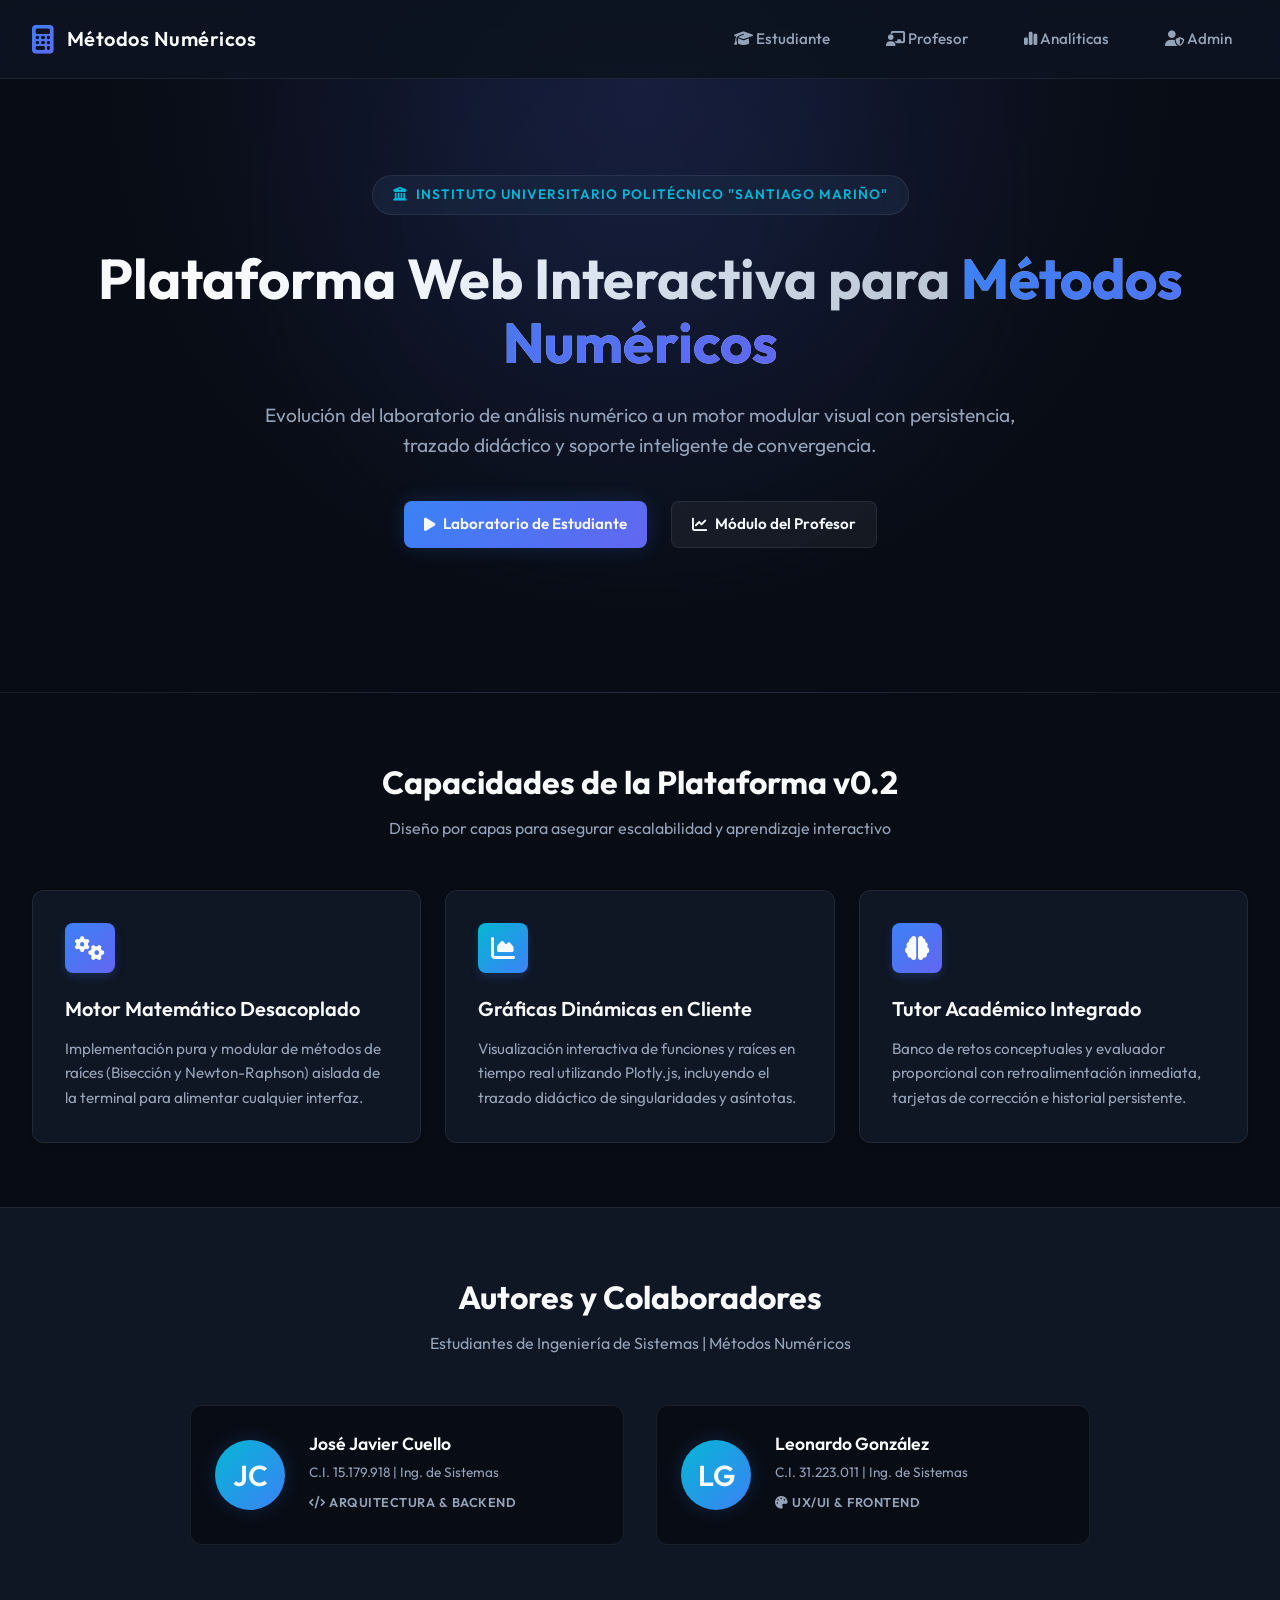
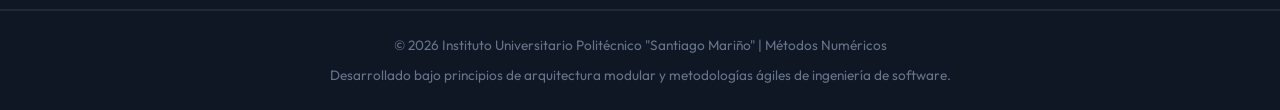
==== frontend/index.html @ a025684f "Corregir errores de navegacion, constantes didacticas, parser extendido, base de preguntas y carga d" ====
<!DOCTYPE html>
<html lang="es">
<head>
    <meta charset="UTF-8">
    <meta name="viewport" content="width=device-width, initial-scale=1.0">
    <title>Métodos Numéricos - Plataforma Educativa</title>
    <!-- CSS Maestro -->
    <link rel="stylesheet" href="assets/css/styles.css">
    <!-- Iconos (FontAwesome) -->
    <link rel="stylesheet" href="https://cdnjs.cloudflare.com/ajax/libs/font-awesome/6.4.0/css/all.min.css">
    <style>
        /* Estilos específicos para la Landing Page */
        .hero {
            padding: 6rem 2rem;
            text-align: center;
            background: radial-gradient(circle at top, rgba(99, 102, 241, 0.15) 0%, rgba(8, 12, 20, 0) 60%);
            border-bottom: 1px solid var(--border-color);
            position: relative;
        }

        .hero::before {
            content: '';
            position: absolute;
            top: 20%;
            left: 50%;
            transform: translate(-50%, -50%);
            width: 300px;
            height: 300px;
            background: var(--primary);
            filter: blur(140px);
            opacity: 0.15;
            pointer-events: none;
        }

        .university-badge {
            display: inline-flex;
            align-items: center;
            gap: 0.5rem;
            background-color: var(--bg-surface-header);
            border: 1px solid var(--border-color);
            padding: 0.5rem 1.25rem;
            border-radius: 50px;
            font-size: 0.85rem;
            font-weight: 600;
            color: var(--accent);
            text-transform: uppercase;
            letter-spacing: 1px;
            margin-bottom: 2rem;
        }

        .hero-title {
            font-size: 3.5rem;
            font-weight: 700;
            line-height: 1.15;
            margin-bottom: 1.5rem;
            background: linear-gradient(135deg, var(--text-primary) 30%, var(--text-secondary) 100%);
            -webkit-background-clip: text;
            background-clip: text;
            -webkit-text-fill-color: transparent;
        }

        .hero-title span {
            background: var(--primary-gradient);
            -webkit-background-clip: text;
            background-clip: text;
            -webkit-text-fill-color: transparent;
        }

        .hero-description {
            font-size: 1.2rem;
            color: var(--text-secondary);
            max-width: 750px;
            margin: 0 auto 2.5rem auto;
        }

        .cta-group {
            display: flex;
            justify-content: center;
            gap: 1.5rem;
            margin-bottom: 3rem;
        }

        .features-section {
            padding: 4rem 2rem;
        }

        .section-header {
            text-align: center;
            margin-bottom: 3rem;
        }

        .section-title {
            font-size: 2rem;
            font-weight: 700;
            margin-bottom: 0.5rem;
        }

        .section-subtitle {
            color: var(--text-secondary);
            font-size: 1rem;
        }

        .feature-icon-wrapper {
            width: 50px;
            height: 50px;
            border-radius: var(--radius-sm);
            background: var(--primary-gradient);
            display: flex;
            align-items: center;
            justify-content: center;
            font-size: 1.5rem;
            color: var(--text-primary);
            margin-bottom: 1.25rem;
            box-shadow: 0 4px 10px rgba(59, 130, 246, 0.2);
        }

        .feature-card {
            padding: 2rem;
        }

        .feature-card h3 {
            font-size: 1.25rem;
            margin-bottom: 0.75rem;
            font-weight: 600;
        }

        .feature-card p {
            color: var(--text-secondary);
            font-size: 0.95rem;
            line-height: 1.6;
        }

        .authors-section {
            background-color: var(--bg-surface);
            border-top: 1px solid var(--border-color);
            border-bottom: 1px solid var(--border-color);
            padding: 4rem 2rem;
        }

        .authors-grid {
            display: grid;
            grid-template-columns: repeat(2, 1fr);
            gap: 2rem;
            max-width: 900px;
            margin: 0 auto;
        }

        .author-card {
            background-color: var(--bg-main);
            border: 1px solid var(--border-color);
            border-radius: var(--radius-md);
            padding: 1.5rem;
            display: flex;
            align-items: center;
            gap: 1.5rem;
        }

        .author-avatar {
            width: 70px;
            height: 70px;
            border-radius: 50%;
            background: var(--accent-gradient);
            display: flex;
            align-items: center;
            justify-content: center;
            font-size: 1.8rem;
            color: var(--text-primary);
            font-weight: 600;
            box-shadow: var(--shadow-glow);
        }

        .author-info h4 {
            font-size: 1.1rem;
            font-weight: 600;
            margin-bottom: 0.25rem;
        }

        .author-info p {
            color: var(--text-secondary);
            font-size: 0.85rem;
            margin-bottom: 0.5rem;
        }

        .author-role {
            font-size: 0.8rem !important;
            font-weight: 600;
            text-transform: uppercase;
            color: var(--accent);
            letter-spacing: 0.5px;
        }

        @media (max-width: 768px) {
            .hero-title {
                font-size: 2.25rem;
            }
            .cta-group {
                flex-direction: column;
                align-items: stretch;
                max-width: 300px;
                margin: 0 auto 2rem auto;
            }
            .authors-grid {
                grid-template-columns: 1fr;
            }
        }
    </style>
</head>
<body>

    <!-- Cabecera Principal -->
    <header class="main-header">
        <a href="index.html" class="logo-container">
            <span class="logo-icon"><i class="fa-solid fa-calculator"></i></span>
            <span class="logo-text">Métodos Numéricos</span>
        </a>
        <nav class="main-nav">
            <a href="pages/estudiante.html" class="nav-link"><i class="fa-solid fa-graduation-cap"></i> Estudiante</a>
            <a href="pages/profesor.html" class="nav-link"><i class="fa-solid fa-chalkboard-user"></i> Profesor</a>
            <a href="pages/dashboard.html" class="nav-link"><i class="fa-solid fa-chart-simple"></i> Analíticas</a>
            <a href="pages/admin.html" class="nav-link"><i class="fa-solid fa-user-shield"></i> Admin</a>
        </nav>
    </header>

    <!-- Héroe Principal -->
    <section class="hero">
        <div class="university-badge">
            <i class="fa-solid fa-building-columns"></i> Instituto Universitario Politécnico "Santiago Mariño"
        </div>
        <h1 class="hero-title">Plataforma Web Interactiva para <span>Métodos Numéricos</span></h1>
        <p class="hero-description">
            Evolución del laboratorio de análisis numérico a un motor modular visual con persistencia, trazado didáctico y soporte inteligente de convergencia.
        </p>
        <div class="cta-group">
            <a href="pages/estudiante.html" class="btn btn-primary btn-lg">
                <i class="fa-solid fa-play"></i> Laboratorio de Estudiante
            </a>
            <a href="pages/profesor.html" class="btn btn-secondary btn-lg">
                <i class="fa-solid fa-chart-line"></i> Módulo del Profesor
            </a>
        </div>
    </section>

    <!-- Características del Sistema -->
    <section class="features-section main-content">
        <div class="section-header">
            <h2 class="section-title">Capacidades de la Plataforma v0.2</h2>
            <p class="section-subtitle">Diseño por capas para asegurar escalabilidad y aprendizaje interactivo</p>
        </div>

        <div class="grid-3">
            <!-- Card 1 -->
            <div class="card feature-card">
                <div class="feature-icon-wrapper">
                    <i class="fa-solid fa-gears"></i>
                </div>
                <h3>Motor Matemático Desacoplado</h3>
                <p>Implementación pura y modular de métodos de raíces (Bisección y Newton-Raphson) aislada de la terminal para alimentar cualquier interfaz.</p>
            </div>
            <!-- Card 2 -->
            <div class="card feature-card">
                <div class="feature-icon-wrapper" style="background: var(--accent-gradient);">
                    <i class="fa-solid fa-chart-area"></i>
                </div>
                <h3>Gráficas Dinámicas en Cliente</h3>
                <p>Visualización interactiva de funciones y raíces en tiempo real utilizando Plotly.js, incluyendo el trazado didáctico de singularidades y asíntotas.</p>
            </div>
            <!-- Card 3 -->
            <div class="card feature-card">
                <div class="feature-icon-wrapper">
                    <i class="fa-solid fa-brain"></i>
                </div>
                <h3>Tutor Académico Integrado</h3>
                <p>Banco de retos conceptuales y evaluador proporcional con retroalimentación inmediata, tarjetas de corrección e historial persistente.</p>
            </div>
        </div>
    </section>

    <!-- Autores del Proyecto -->
    <section class="authors-section">
        <div class="section-header">
            <h2 class="section-title">Autores y Colaboradores</h2>
            <p class="section-subtitle">Estudiantes de Ingeniería de Sistemas | Métodos Numéricos</p>
        </div>

        <div class="authors-grid">
            <!-- Autor 1 -->
            <div class="author-card">
                <div class="author-avatar">JC</div>
                <div class="author-info">
                    <h4>José Javier Cuello</h4>
                    <p>C.I. 15.179.918 | Ing. de Sistemas</p>
                    <p class="author-role"><i class="fa-solid fa-code"></i> Arquitectura & Backend</p>
                </div>
            </div>
            <!-- Autor 2 -->
            <div class="author-card">
                <div class="author-avatar" style="background: var(--accent-gradient);">LG</div>
                <div class="author-info">
                    <h4>Leonardo González</h4>
                    <p>C.I. 31.223.011 | Ing. de Sistemas</p>
                    <p class="author-role"><i class="fa-solid fa-palette"></i> UX/UI & Frontend</p>
                </div>
            </div>
        </div>
    </section>

    <!-- Pie de Página -->
    <footer class="main-footer">
        <p>© 2026 Instituto Universitario Politécnico "Santiago Mariño" | Métodos Numéricos</p>
        <p style="margin-top: 0.5rem;">Desarrollado bajo principios de arquitectura modular y metodologías ágiles de ingeniería de software.</p>
    </footer>

</body>
</html>
---- frontend/assets/css/styles.css ----
/* ==========================================================================
   SISTEMA DE DISEÑO VISUAL - PLATAFORMA MÉTODOS NUMÉRICOS (v0.2)
   Responsable: Leonardo González
   Aesthetics: Premium Dark Mode, Glassmorphism, Vibrancy & Micro-animations
   ========================================================================== */

/* Importación de Google Fonts */
@import url('https://fonts.googleapis.com/css2?family=Outfit:wght@300;400;500;600;700&family=Fira+Code:wght@400;500&display=swap');

/* Variables de Color y Diseño */
:root {
    /* Paleta de Colores (Premium Dark Mode) */
    --bg-main: #080c14;
    --bg-surface: #0f1624;
    --bg-surface-header: #151e33;
    --bg-surface-glass: rgba(15, 22, 36, 0.7);
    --border-color: rgba(255, 255, 255, 0.08);
    --border-hover: rgba(59, 130, 246, 0.4);
    
    /* Colores Primarios y Gradientes */
    --primary: #3b82f6;
    --primary-gradient: linear-gradient(135deg, #3b82f6 0%, #6366f1 100%);
    --accent: #06b6d4;
    --accent-gradient: linear-gradient(135deg, #06b6d4 0%, #3b82f6 100%);
    
    /* Colores Semánticos */
    --success: #10b981;
    --success-bg: rgba(16, 185, 129, 0.1);
    --warning: #f59e0b;
    --warning-bg: rgba(245, 158, 11, 0.1);
    --danger: #ef4444;
    --danger-bg: rgba(239, 68, 68, 0.1);
    
    /* Colores de Texto */
    --text-primary: #f8fafc;
    --text-secondary: #94a3b8;
    --text-muted: #64748b;
    
    /* Configuración de Caja y Bordes */
    --radius-sm: 8px;
    --radius-md: 12px;
    --radius-lg: 20px;
    --shadow-sm: 0 4px 6px -1px rgba(0, 0, 0, 0.1);
    --shadow-md: 0 10px 15px -3px rgba(0, 0, 0, 0.3);
    --shadow-lg: 0 20px 25px -5px rgba(0, 0, 0, 0.5);
    --shadow-glow: 0 0 20px rgba(59, 130, 246, 0.2);
    --transition: all 0.3s cubic-bezier(0.4, 0, 0.2, 1);
}

/* Reset y Estilos Generales */
* {
    margin: 0;
    padding: 0;
    box-sizing: border-box;
}

body {
    background-color: var(--bg-main);
    color: var(--text-primary);
    font-family: 'Outfit', sans-serif;
    line-height: 1.6;
    min-height: 100vh;
    display: flex;
    flex-direction: column;
    overflow-x: hidden;
}

/* Scrollbar Personalizado */
::-webkit-scrollbar {
    width: 8px;
    height: 8px;
}
::-webkit-scrollbar-track {
    background: var(--bg-main);
}
::-webkit-scrollbar-thumb {
    background: var(--bg-surface-header);
    border-radius: var(--radius-sm);
    border: 2px solid var(--bg-main);
}
::-webkit-scrollbar-thumb:hover {
    background: var(--primary);
}

/* Navegación Global (Header) */
.main-header {
    background-color: var(--bg-surface-glass);
    backdrop-filter: blur(12px);
    -webkit-backdrop-filter: blur(12px);
    border-bottom: 1px solid var(--border-color);
    position: sticky;
    top: 0;
    z-index: 100;
    padding: 1rem 2rem;
    display: flex;
    justify-content: space-between;
    align-items: center;
}

.logo-container {
    display: flex;
    align-items: center;
    gap: 0.8rem;
    text-decoration: none;
}

.logo-icon {
    font-size: 1.8rem;
    background: var(--primary-gradient);
    -webkit-background-clip: text;
    background-clip: text;
    -webkit-text-fill-color: transparent;
    font-weight: 700;
}

.logo-text {
    font-size: 1.25rem;
    font-weight: 600;
    color: var(--text-primary);
    letter-spacing: 0.5px;
}

.main-nav {
    display: flex;
    gap: 1.5rem;
    align-items: center;
}

.nav-link {
    color: var(--text-secondary);
    text-decoration: none;
    font-weight: 500;
    font-size: 0.95rem;
    padding: 0.5rem 1rem;
    border-radius: var(--radius-sm);
    transition: var(--transition);
}

.nav-link:hover, .nav-link.active {
    color: var(--text-primary);
    background-color: rgba(255, 255, 255, 0.05);
}

/* Contenedor Principal */
.main-content {
    flex: 1;
    padding: 2rem;
    max-width: 1400px;
    margin: 0 auto;
    width: 100%;
}

/* Componentes de Tarjeta (Cards) */
.card {
    background-color: var(--bg-surface);
    border: 1px solid var(--border-color);
    border-radius: var(--radius-md);
    padding: 1.5rem;
    box-shadow: var(--shadow-sm);
    transition: var(--transition);
}

.card:hover {
    border-color: var(--border-hover);
    box-shadow: var(--shadow-md);
}

/* Botones Premium */
.btn {
    display: inline-flex;
    align-items: center;
    justify-content: center;
    gap: 0.5rem;
    font-family: inherit;
    font-weight: 600;
    font-size: 0.95rem;
    padding: 0.65rem 1.25rem;
    border-radius: var(--radius-sm);
    border: none;
    cursor: pointer;
    transition: var(--transition);
    text-decoration: none;
}

.btn-primary {
    background: var(--primary-gradient);
    color: var(--text-primary);
    box-shadow: var(--shadow-glow);
}

.btn-primary:hover {
    transform: translateY(-2px);
    box-shadow: 0 0 25px rgba(59, 130, 246, 0.4);
}

.btn-secondary {
    background-color: rgba(255, 255, 255, 0.05);
    color: var(--text-primary);
    border: 1px solid var(--border-color);
}

.btn-secondary:hover {
    background-color: rgba(255, 255, 255, 0.08);
    border-color: var(--text-secondary);
}

/* Inputs y Formularios */
.form-group {
    margin-bottom: 1.25rem;
    display: flex;
    flex-direction: column;
    gap: 0.5rem;
}

.form-label {
    font-size: 0.9rem;
    font-weight: 500;
    color: var(--text-secondary);
}

.form-control {
    background-color: rgba(0, 0, 0, 0.2);
    border: 1px solid var(--border-color);
    border-radius: var(--radius-sm);
    color: var(--text-primary);
    padding: 0.75rem 1rem;
    font-family: inherit;
    font-size: 0.95rem;
    transition: var(--transition);
}

.form-control:focus {
    outline: none;
    border-color: var(--primary);
    box-shadow: 0 0 10px rgba(59, 130, 246, 0.15);
}

/* Píldoras de Estado (Badges) */
.badge {
    display: inline-flex;
    align-items: center;
    padding: 0.25rem 0.6rem;
    font-size: 0.8rem;
    font-weight: 600;
    border-radius: 50px;
    gap: 0.3rem;
}

.badge-success {
    background-color: var(--success-bg);
    color: var(--success);
}

.badge-warning {
    background-color: var(--warning-bg);
    color: var(--warning);
}

.badge-danger {
    background-color: var(--danger-bg);
    color: var(--danger);
}

/* Grid Layouts Utilitarios */
.grid-2 {
    display: grid;
    grid-template-columns: repeat(2, 1fr);
    gap: 1.5rem;
}

.grid-3 {
    display: grid;
    grid-template-columns: repeat(3, 1fr);
    gap: 1.5rem;
}

@media (max-width: 900px) {
    .grid-2, .grid-3 {
        grid-template-columns: 1fr;
    }
}

/* Tablas Minimalistas */
.table-responsive {
    overflow-x: auto;
    width: 100%;
}

.table {
    width: 100%;
    border-collapse: collapse;
    margin-top: 1rem;
    font-size: 0.9rem;
}

.table th {
    background-color: var(--bg-surface-header);
    color: var(--text-secondary);
    font-weight: 600;
    text-align: left;
    padding: 0.75rem 1rem;
    border-bottom: 2px solid var(--border-color);
}

.table td {
    padding: 0.75rem 1rem;
    border-bottom: 1px solid var(--border-color);
    color: var(--text-primary);
}

.table tbody tr:nth-child(even) {
    background-color: rgba(255, 255, 255, 0.01);
}

.table tbody tr:hover {
    background-color: rgba(255, 255, 255, 0.02);
}

/* Footer */
.main-footer {
    background-color: var(--bg-surface);
    border-top: 1px solid var(--border-color);
    padding: 1.5rem 2rem;
    text-align: center;
    font-size: 0.85rem;
    color: var(--text-muted);
}

.main-footer a {
    color: var(--text-secondary);
    text-decoration: none;
}
.main-footer a:hover {
    color: var(--primary);
}

/* --- ESTILOS ADICIONALES PARA EL SISTEMA DE PESTAÑAS (TABS) --- */
.tabs-container {
    scrollbar-width: none; /* Firefox */
}
.tabs-container::-webkit-scrollbar {
    display: none; /* Safari and Chrome */
}

.tab-btn {
    border: 1px solid var(--border-color) !important;
    background-color: var(--bg-surface-header) !important;
    color: var(--text-secondary) !important;
    font-size: 0.9rem !important;
    padding: 0.6rem 1.2rem !important;
    display: inline-flex;
    align-items: center;
    gap: 0.5rem;
    cursor: pointer;
    transition: var(--transition) !important;
}

.tab-btn:hover {
    color: var(--text-primary) !important;
    background-color: rgba(255, 255, 255, 0.05) !important;
    border-color: var(--border-hover) !important;
}

.tab-btn.active {
    background: var(--primary-gradient) !important;
    color: var(--text-primary) !important;
    border-color: transparent !important;
    box-shadow: var(--shadow-glow) !important;
}

/* Ocultar contenido inactivo de las pestañas */
.tab-content {
    display: none;
    animation: tabFadeIn 0.4s ease;
}

.tab-content.active {
    display: block;
}

@keyframes tabFadeIn {
    from { opacity: 0; transform: translateY(8px); }
    to { opacity: 1; transform: translateY(0); }
}

/* Estilos de parámetros para 3D shapes */
.shape-params {
    border-top: 1px dashed var(--border-color);
    padding-top: 1rem;
    margin-top: 0.5rem;
    margin-bottom: 0.5rem;
    animation: tabFadeIn 0.3s ease;
}

/* Selectores de modalidad del Tutor */
.mode-select-group {
    display: inline-flex;
    background: rgba(255, 255, 255, 0.03);
    padding: 2px;
    border-radius: 20px;
    border: 1px solid var(--border-color);
    margin-left: 0.5rem;
}

.mode-btn {
    background: transparent;
    border: none;
    color: var(--text-secondary);
    padding: 2px 8px;
    border-radius: 15px;
    font-size: 0.7rem;
    cursor: pointer;
    transition: all 0.3s ease;
}

.mode-btn:hover {
    color: var(--text-primary);
}

.mode-btn.active {
    background: var(--primary-gradient) !important;
    color: var(--text-primary) !important;
    box-shadow: var(--shadow-glow);
}
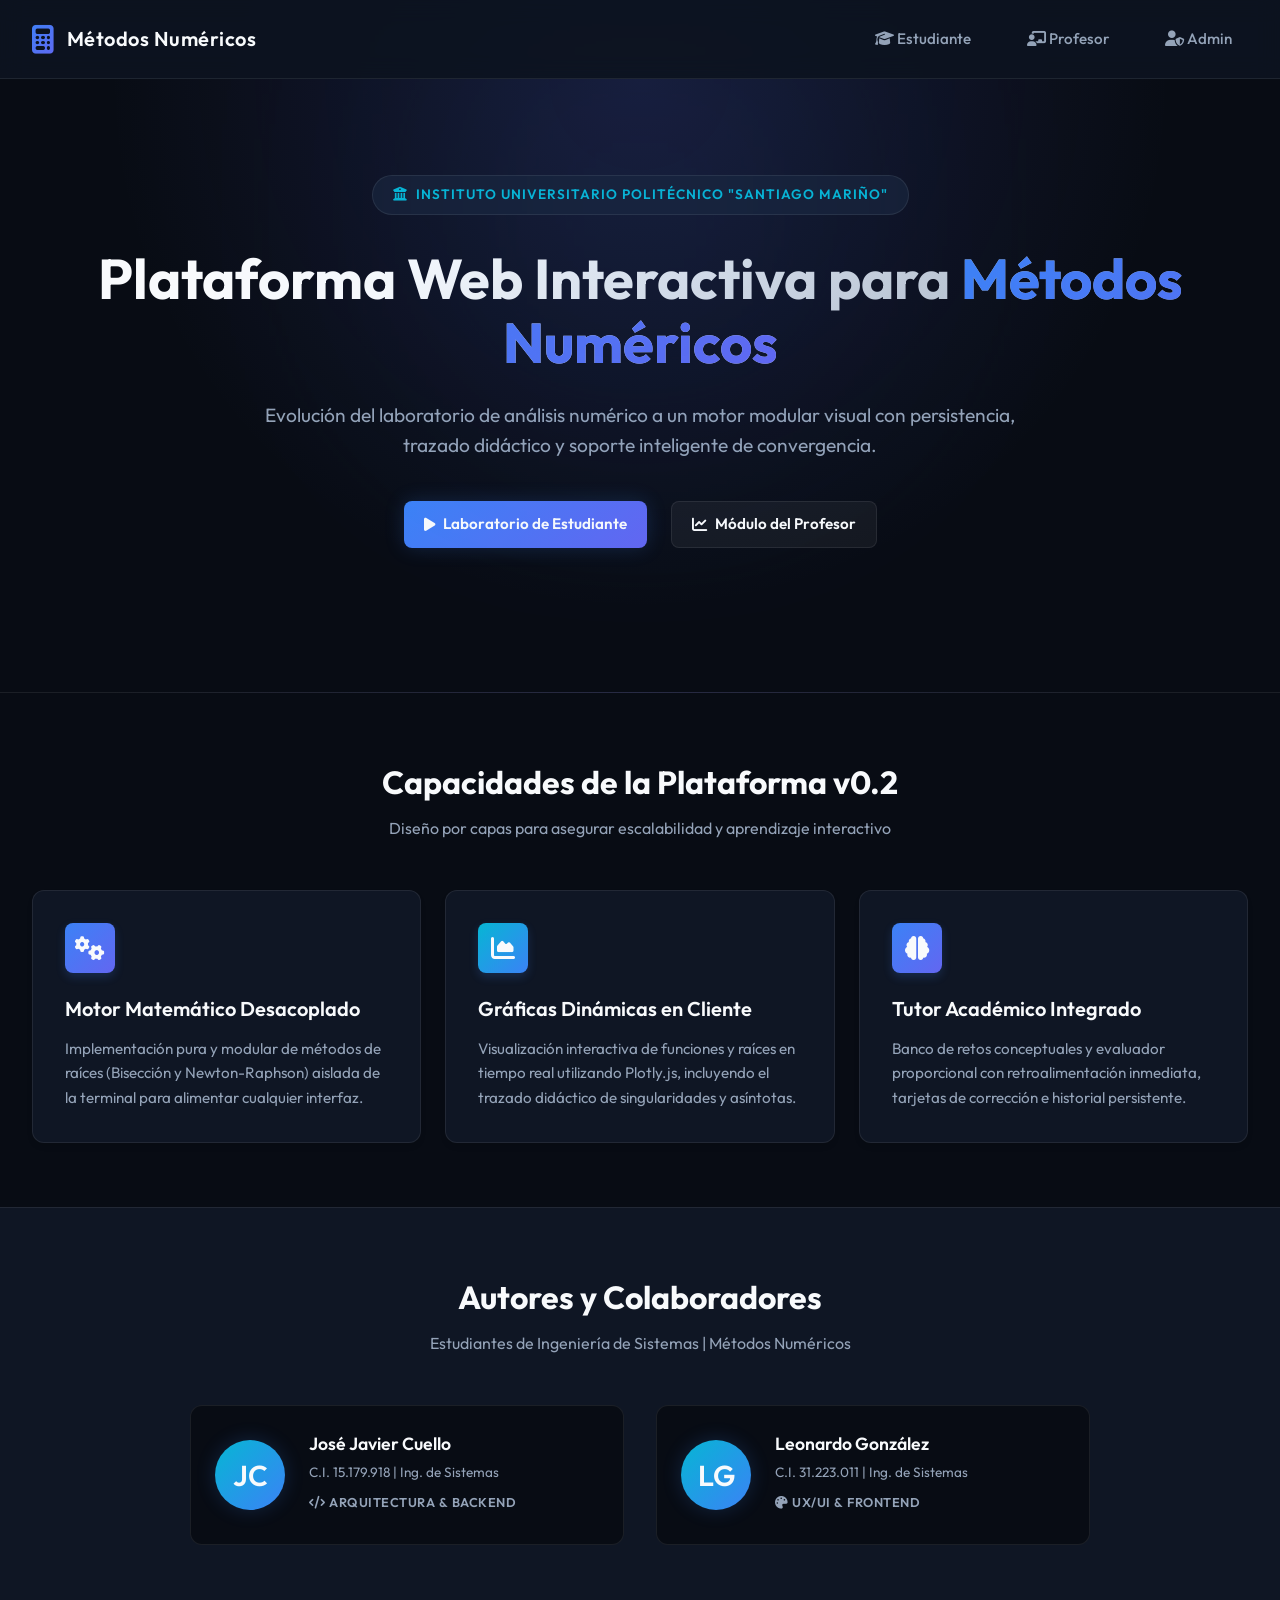
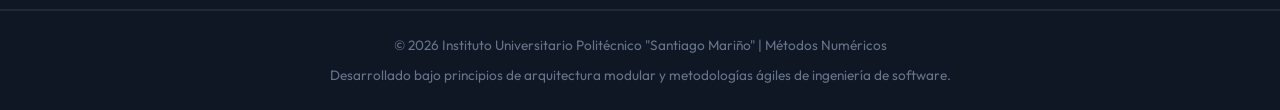
==== commit e9ccf286: "Remover enlace de Analiticas de los headers de navegacion" ====
--- a/frontend/index.html
+++ b/frontend/index.html
@@ -216,7 +216,6 @@
         <nav class="main-nav">
             <a href="pages/estudiante.html" class="nav-link"><i class="fa-solid fa-graduation-cap"></i> Estudiante</a>
             <a href="pages/profesor.html" class="nav-link"><i class="fa-solid fa-chalkboard-user"></i> Profesor</a>
-            <a href="pages/dashboard.html" class="nav-link"><i class="fa-solid fa-chart-simple"></i> Analíticas</a>
             <a href="pages/admin.html" class="nav-link"><i class="fa-solid fa-user-shield"></i> Admin</a>
         </nav>
     </header>
--- a/frontend/assets/css/styles.css
+++ b/frontend/assets/css/styles.css
@@ -423,3 +423,59 @@
     box-shadow: var(--shadow-glow);
 }
 
+/* --- ESTILOS COMPARTIDOS DEL DASHBOARD GENERAL --- */
+.stats-grid {
+    display: grid;
+    grid-template-columns: repeat(4, 1fr);
+    gap: 1.5rem;
+    margin-bottom: 2rem;
+}
+
+.stat-card {
+    background-color: var(--bg-surface);
+    border: 1px solid var(--border-color);
+    border-radius: var(--radius-md);
+    padding: 1.5rem;
+    display: flex;
+    align-items: center;
+    gap: 1.25rem;
+}
+
+.stat-icon {
+    width: 50px;
+    height: 50px;
+    border-radius: var(--radius-sm);
+    background-color: var(--bg-surface-header);
+    display: flex;
+    align-items: center;
+    justify-content: center;
+    font-size: 1.5rem;
+    color: var(--primary);
+}
+
+.stat-info h4 {
+    font-size: 0.85rem;
+    color: var(--text-secondary);
+    text-transform: uppercase;
+    letter-spacing: 0.5px;
+}
+
+.stat-info p {
+    font-size: 1.8rem;
+    font-weight: 700;
+    color: var(--text-primary);
+    line-height: 1.1;
+}
+
+@media (max-width: 900px) {
+    .stats-grid {
+        grid-template-columns: repeat(2, 1fr);
+    }
+}
+
+@media (max-width: 600px) {
+    .stats-grid {
+        grid-template-columns: 1fr;
+    }
+}
+
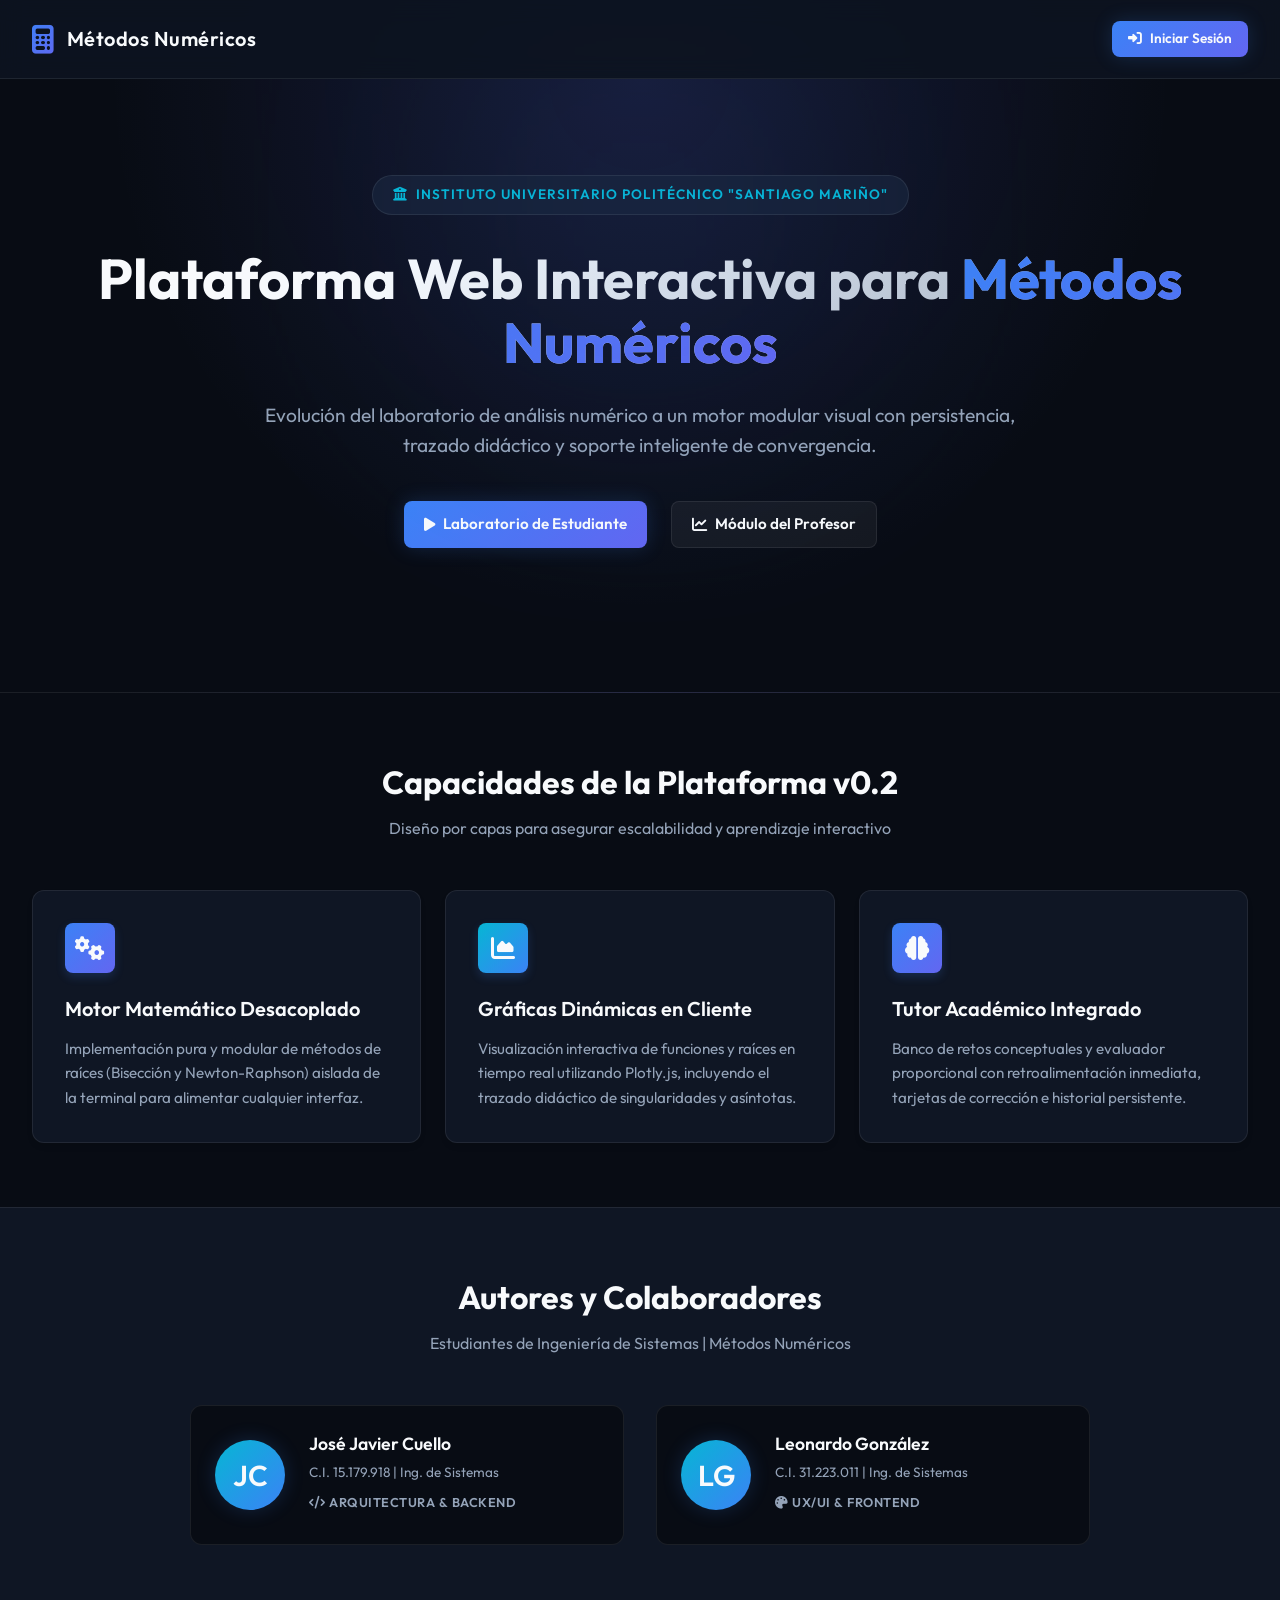
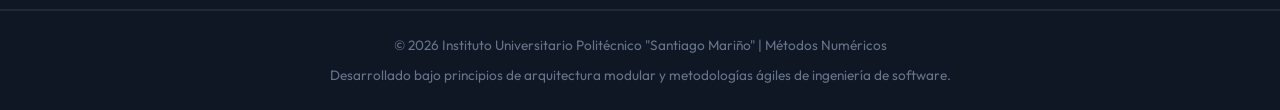
==== commit 161aa124: "Implementar sistema de inicio de sesion y control de acceso local" ====
--- a/frontend/index.html
+++ b/frontend/index.html
@@ -309,5 +309,7 @@
         <p style="margin-top: 0.5rem;">Desarrollado bajo principios de arquitectura modular y metodologías ágiles de ingeniería de software.</p>
     </footer>
 
+    <!-- Script de Autenticación Dinámica -->
+    <script src="assets/js/auth-ui.js"></script>
 </body>
 </html>
--- a/frontend/assets/css/styles.css
+++ b/frontend/assets/css/styles.css
@@ -479,3 +479,131 @@
     }
 }
 
+/* --- ESTILOS DEL INICIO DE SESIÓN Y PERFIL DE USUARIO --- */
+.user-profile-menu {
+    position: relative;
+    display: flex;
+    align-items: center;
+    gap: 0.6rem;
+    cursor: pointer;
+    padding: 0.35rem 0.6rem;
+    border-radius: var(--radius-sm);
+    transition: background-color 0.2s ease;
+    border: 1px solid var(--border-color);
+    background-color: rgba(255, 255, 255, 0.02);
+}
+
+.user-profile-menu:hover {
+    background-color: rgba(255, 255, 255, 0.06);
+    border-color: var(--border-hover);
+}
+
+.user-avatar {
+    width: 30px;
+    height: 30px;
+    border-radius: 50%;
+    background: var(--primary-gradient);
+    display: flex;
+    align-items: center;
+    justify-content: center;
+    font-weight: 700;
+    color: #fff;
+    font-size: 0.85rem;
+    text-transform: uppercase;
+    box-shadow: 0 0 8px rgba(99, 102, 241, 0.4);
+}
+
+.user-name {
+    font-size: 0.85rem;
+    font-weight: 500;
+    color: var(--text-primary);
+}
+
+.profile-dropdown-menu {
+    display: none;
+    position: absolute;
+    top: calc(100% + 0.5rem);
+    right: 0;
+    background-color: var(--bg-surface);
+    border: 1px solid var(--border-color);
+    border-radius: var(--radius-md);
+    min-width: 160px;
+    z-index: 1000;
+    box-shadow: 0 8px 24px rgba(0, 0, 0, 0.6);
+    overflow: hidden;
+    animation: dropdownFadeIn 0.2s ease;
+}
+
+.profile-dropdown-menu.active {
+    display: block;
+}
+
+.profile-dropdown-item {
+    display: flex;
+    align-items: center;
+    gap: 0.75rem;
+    padding: 0.75rem 1rem;
+    color: var(--text-secondary);
+    text-decoration: none;
+    font-size: 0.85rem;
+    transition: all 0.2s ease;
+    border: none;
+    background: transparent;
+    width: 100%;
+    text-align: left;
+    cursor: pointer;
+}
+
+.profile-dropdown-item:hover {
+    background-color: rgba(255, 255, 255, 0.03);
+    color: var(--text-primary);
+}
+
+.profile-dropdown-item.danger-item {
+    color: #ef4444;
+}
+
+.profile-dropdown-item.danger-item:hover {
+    background-color: rgba(239, 68, 68, 0.05);
+    color: #f87171;
+}
+
+@keyframes dropdownFadeIn {
+    from { opacity: 0; transform: translateY(5px); }
+    to { opacity: 1; transform: translateY(0); }
+}
+
+/* Caja de usuarios de prueba */
+.test-users-card {
+    background-color: rgba(99, 102, 241, 0.02);
+    border: 1px dashed rgba(99, 102, 241, 0.3);
+    padding: 1.25rem;
+    border-radius: var(--radius-md);
+    margin-top: 1.5rem;
+}
+.test-users-title {
+    font-size: 0.9rem;
+    font-weight: 600;
+    color: var(--primary);
+    margin-bottom: 0.5rem;
+    display: flex;
+    align-items: center;
+    gap: 0.5rem;
+}
+.test-users-list {
+    font-size: 0.8rem;
+    color: var(--text-secondary);
+    margin: 0;
+    padding-left: 1.2rem;
+}
+.test-users-list li {
+    margin-bottom: 0.25rem;
+}
+.test-users-list code {
+    font-family: 'Fira Code', monospace;
+    background: rgba(255,255,255,0.05);
+    padding: 1px 4px;
+    border-radius: 3px;
+    color: var(--text-primary);
+}
+
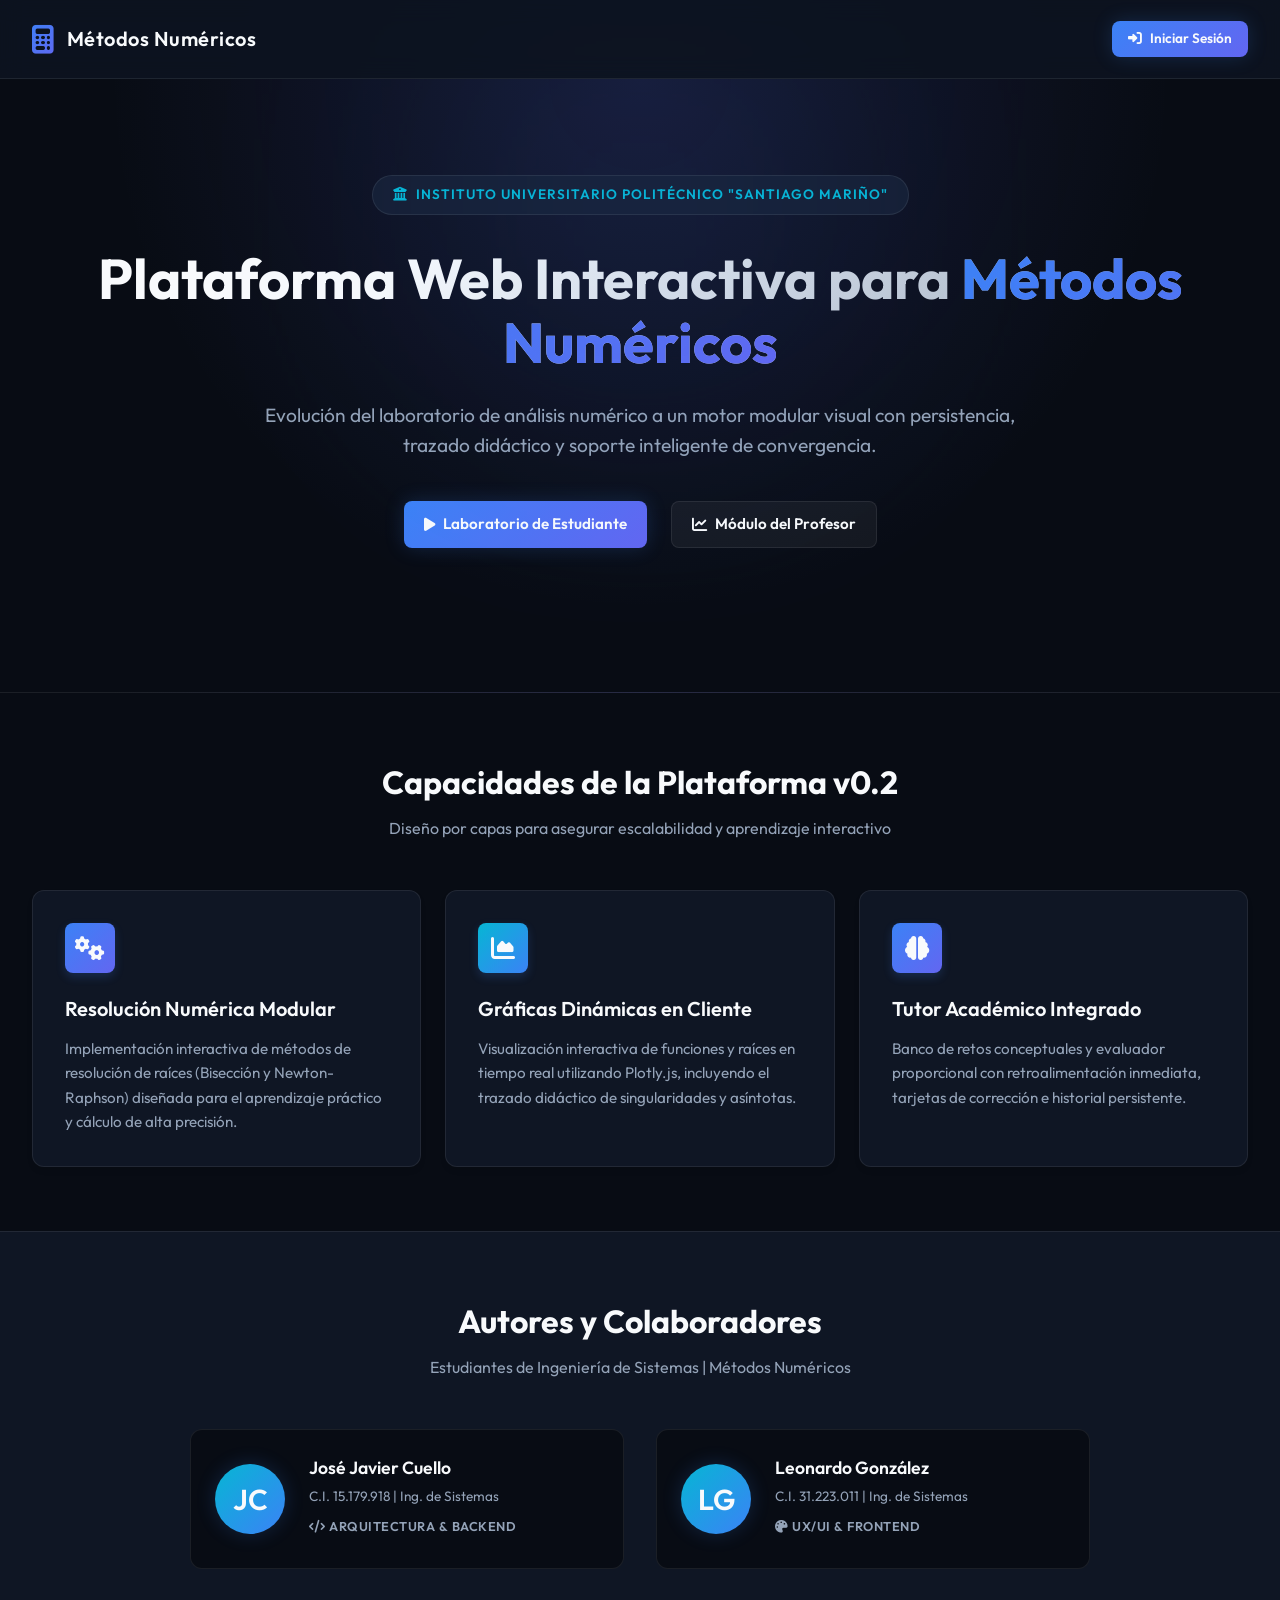
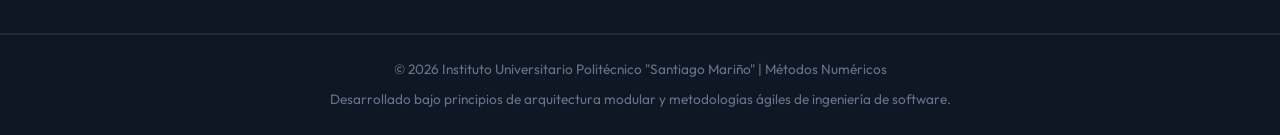
==== commit fb9621b3: "Fix: update index card title and description to remove references to math engine and terminal" ====
--- a/frontend/index.html
+++ b/frontend/index.html
@@ -213,11 +213,7 @@
             <span class="logo-icon"><i class="fa-solid fa-calculator"></i></span>
             <span class="logo-text">Métodos Numéricos</span>
         </a>
-        <nav class="main-nav">
-            <a href="pages/estudiante.html" class="nav-link"><i class="fa-solid fa-graduation-cap"></i> Estudiante</a>
-            <a href="pages/profesor.html" class="nav-link"><i class="fa-solid fa-chalkboard-user"></i> Profesor</a>
-            <a href="pages/admin.html" class="nav-link"><i class="fa-solid fa-user-shield"></i> Admin</a>
-        </nav>
+        <nav class="main-nav"></nav>
     </header>
 
     <!-- Héroe Principal -->
@@ -252,8 +248,8 @@
                 <div class="feature-icon-wrapper">
                     <i class="fa-solid fa-gears"></i>
                 </div>
-                <h3>Motor Matemático Desacoplado</h3>
-                <p>Implementación pura y modular de métodos de raíces (Bisección y Newton-Raphson) aislada de la terminal para alimentar cualquier interfaz.</p>
+                <h3>Resolución Numérica Modular</h3>
+                <p>Implementación interactiva de métodos de resolución de raíces (Bisección y Newton-Raphson) diseñada para el aprendizaje práctico y cálculo de alta precisión.</p>
             </div>
             <!-- Card 2 -->
             <div class="card feature-card">
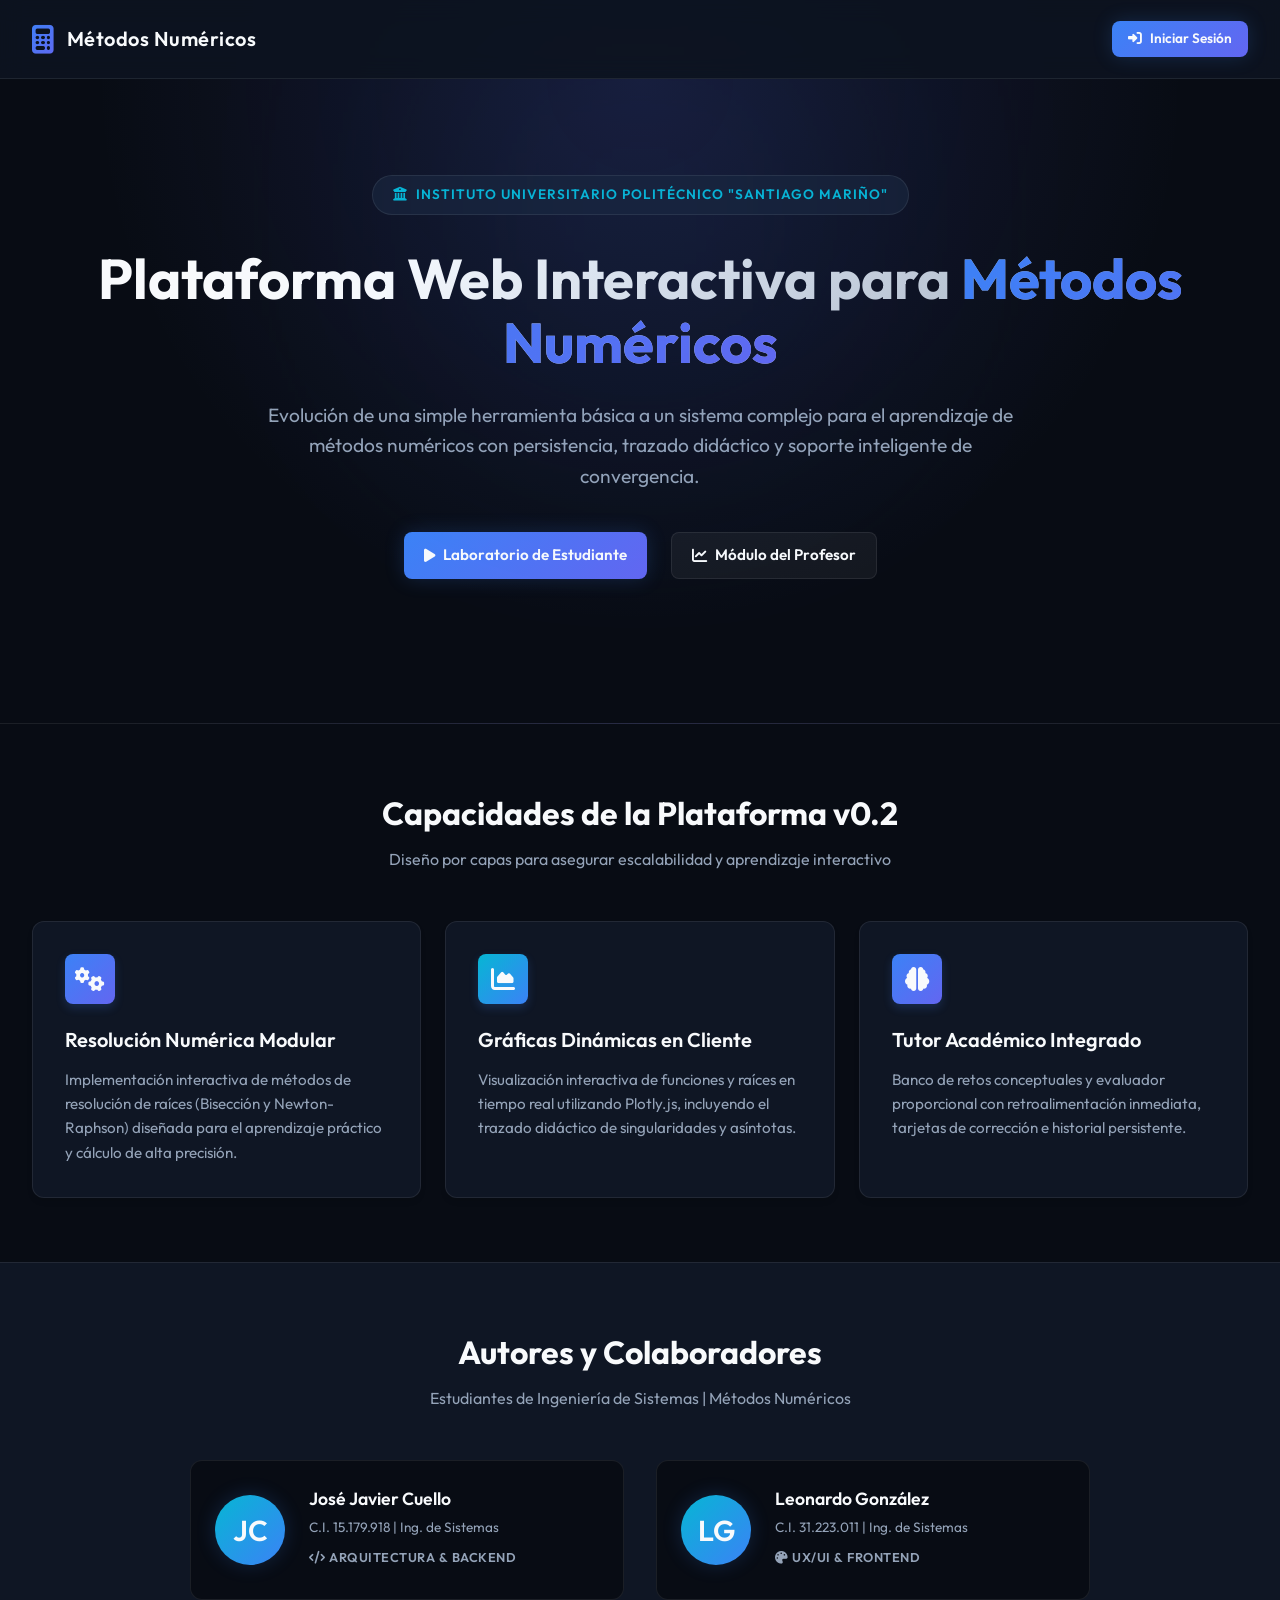
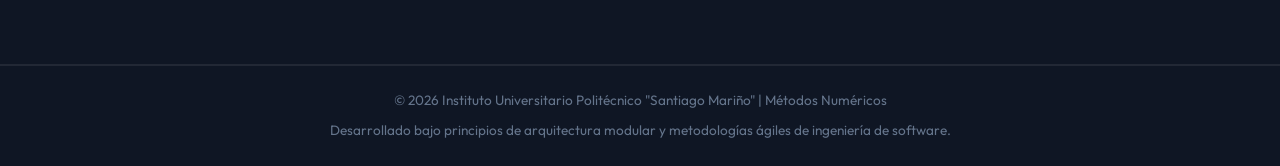
==== commit 04e376a6: "Fix: update index description text to remove terminal reference and mention complex system for learn" ====
--- a/frontend/index.html
+++ b/frontend/index.html
@@ -223,7 +223,7 @@
         </div>
         <h1 class="hero-title">Plataforma Web Interactiva para <span>Métodos Numéricos</span></h1>
         <p class="hero-description">
-            Evolución del laboratorio de análisis numérico a un motor modular visual con persistencia, trazado didáctico y soporte inteligente de convergencia.
+            Evolución de una simple herramienta básica a un sistema complejo para el aprendizaje de métodos numéricos con persistencia, trazado didáctico y soporte inteligente de convergencia.
         </p>
         <div class="cta-group">
             <a href="pages/estudiante.html" class="btn btn-primary btn-lg">
